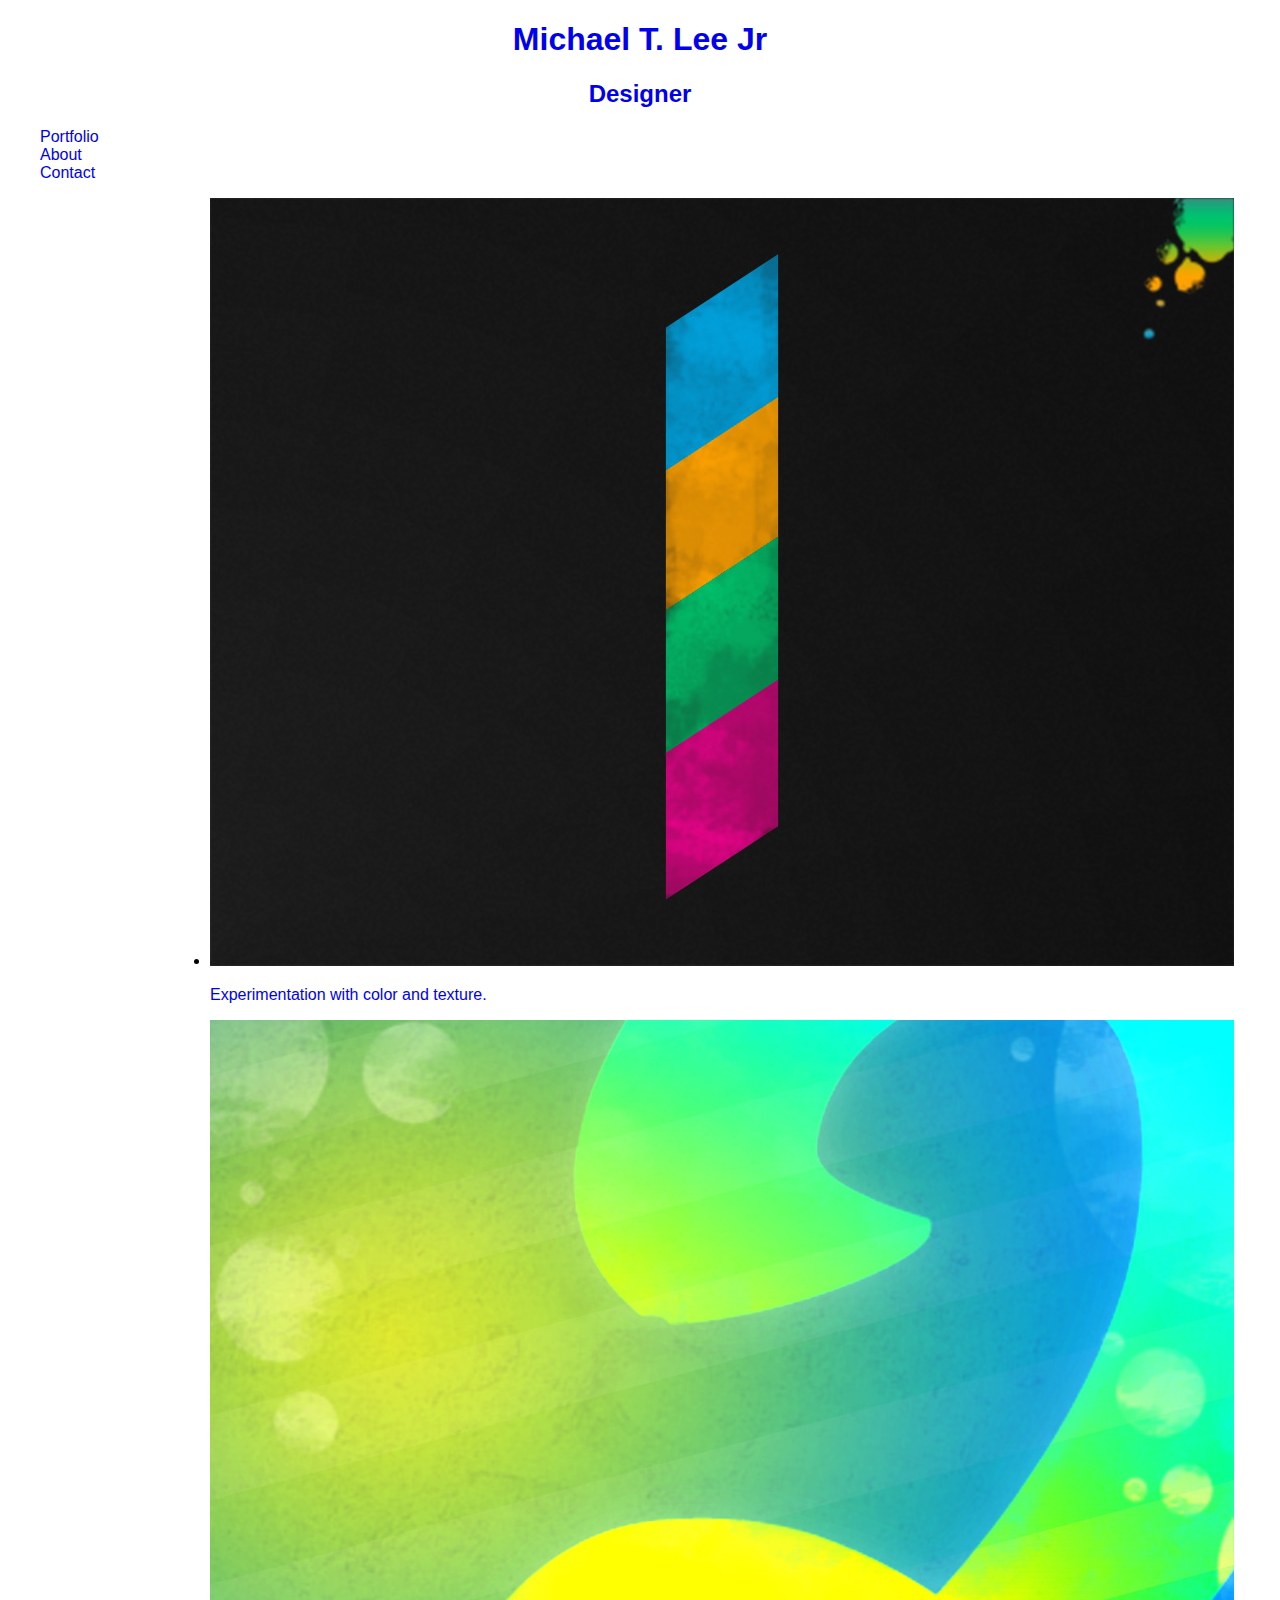
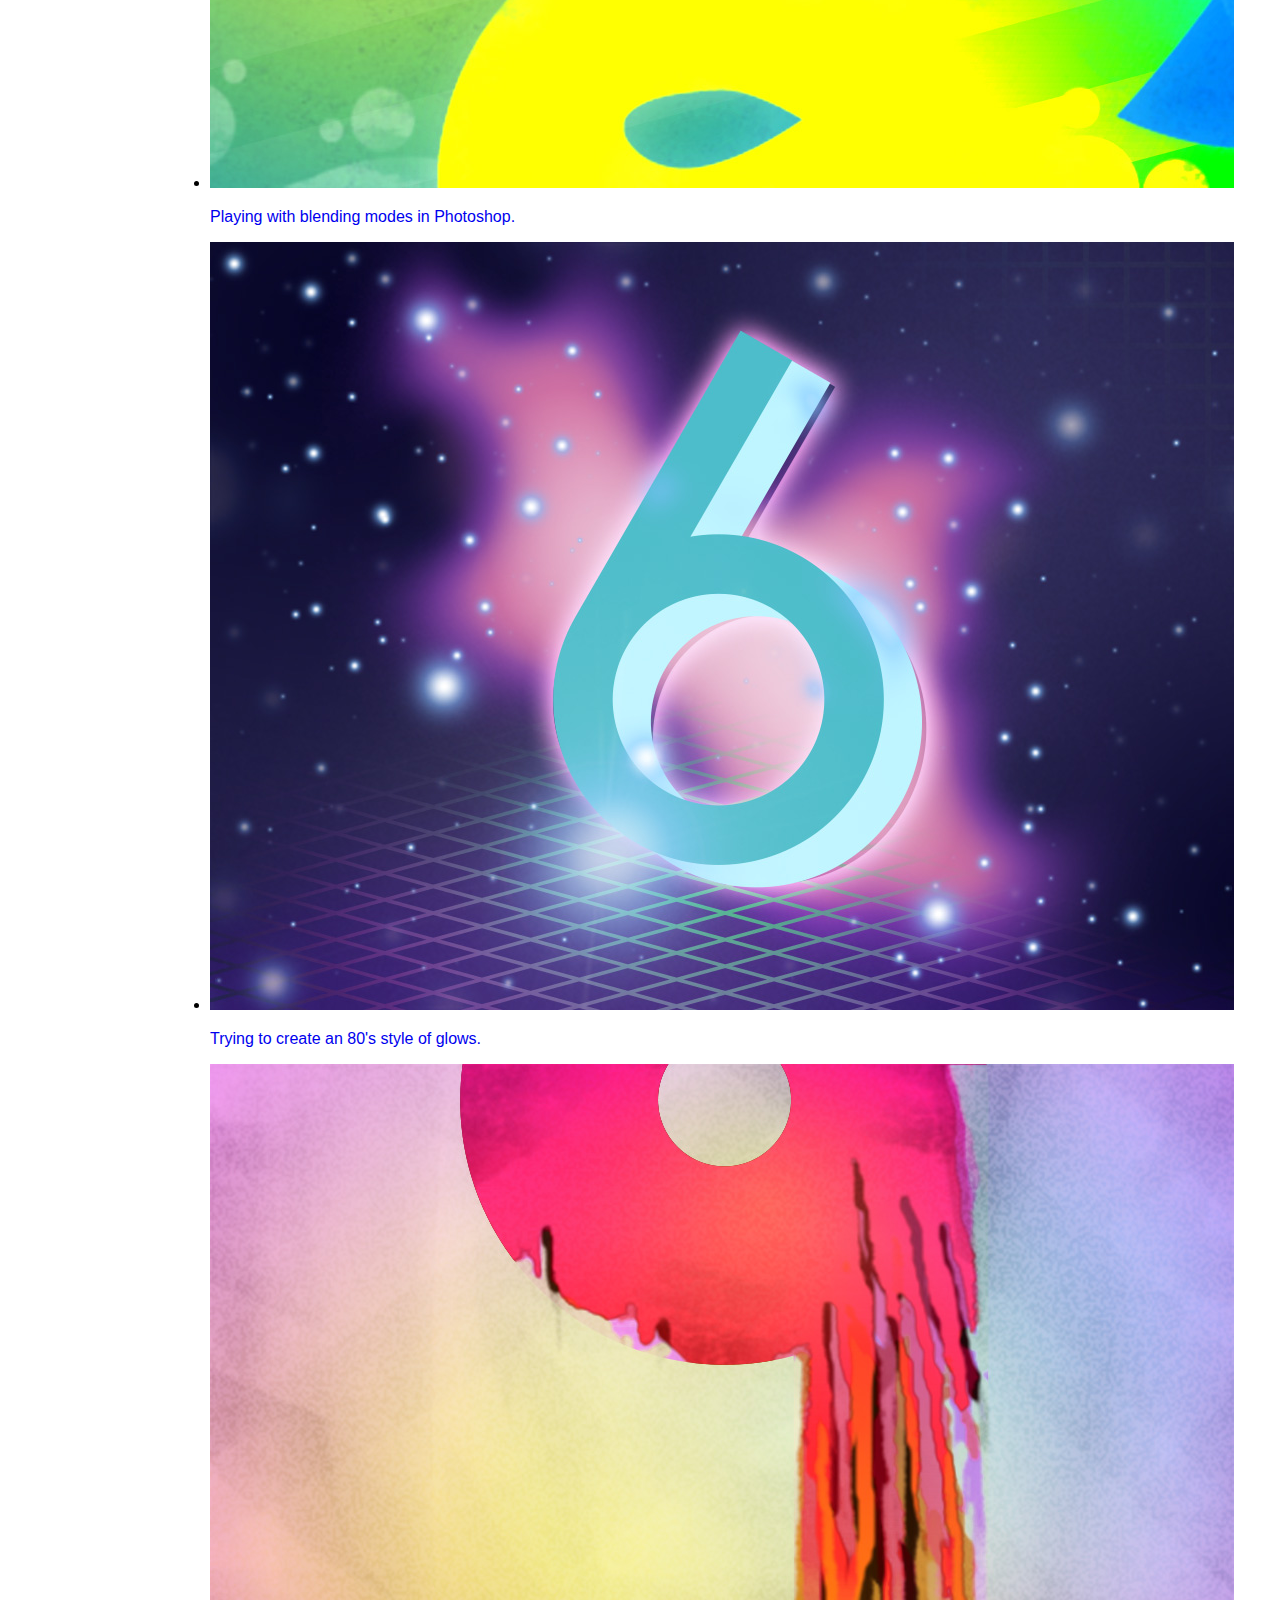
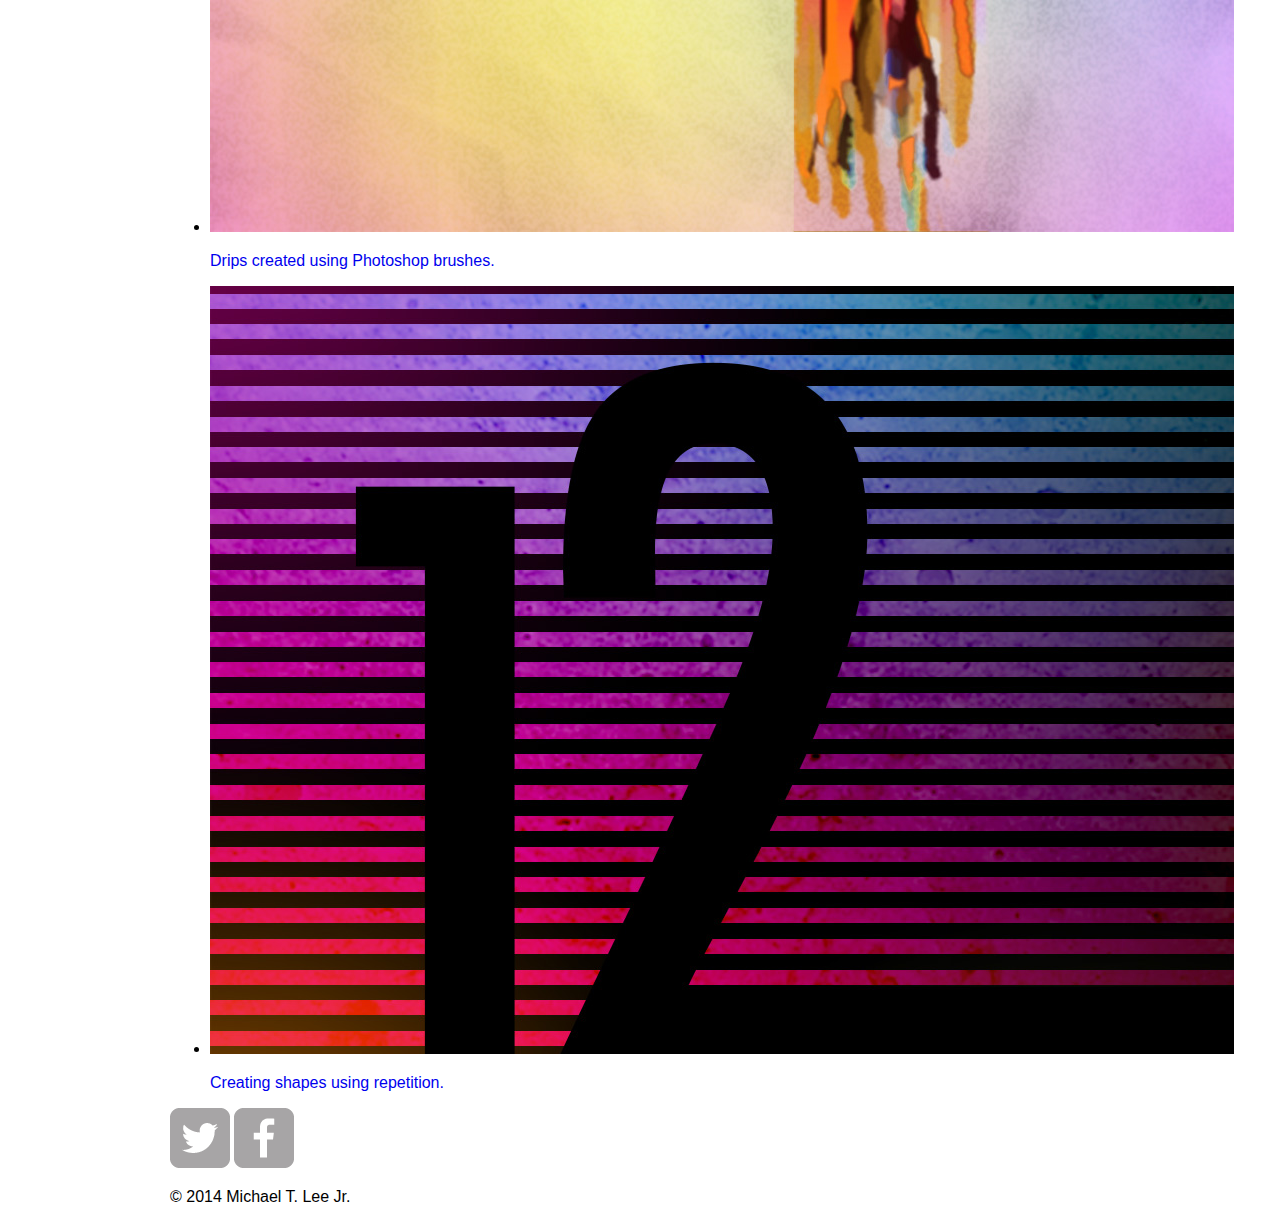
==== index.html @ bf2ab659 "added css file to arrange headline and set some margins" ====
<!DOCTYPE html>
<html>
	<head>
		<meta charset="utf-8">
		<title>Michael T. Lee Jr | Designer</title>
		<link rel="stylesheet" href="css/normalize.css">
		<link rel="stylesheet" href="css/main.css">
	</head>
	<body>
		<header>
			<a href="index.html" id="logo">
				<h1>Michael T. Lee Jr</h1>
				<h2>Designer</h2>
			</a>
			<nav>
				<ul>
					<li><a href="index.html">Portfolio</a></li>
					<li><a href="about.html">About</a></li>
					<li><a href="contact.html">Contact</a></li>
				</ul>
			</nav>
		</header>
		<div id="wrapper">
			<section>
				<ul>
					<li>
						<a href="img/numbers-01.jpg">
							<img src="img/numbers-01.jpg" alt="">
							<p>Experimentation with color and texture.</p>
						</a>
					</li>
					<li>
						<a href="img/numbers-02.jpg">
							<img src="img/numbers-02.jpg" alt="">
							<p>Playing with blending modes in Photoshop.</p>
						</a>
					</li>
					<li>
						<a href="img/numbers-06.jpg">
							<img src="img/numbers-06.jpg" alt="">
							<p>Trying to create an 80's style of glows.</p>
						</a>
					</li>
					<li>
						<a href="img/numbers-09.jpg">
							<img src="img/numbers-09.jpg" alt="">
							<p>Drips created using Photoshop brushes.</p>
						</a>
					</li>
					<li>
						<a href="img/numbers-12.jpg">
							<img src="img/numbers-12.jpg" alt="">
							<p>Creating shapes using repetition.</p>
						</a>
					</li>
				</ul>
			</section>
			<footer>
				<a href="http://twitter.com/MrMikeLee2U"><img src="img/twitter-wrap.png" alt="Twitter Logo"></a>
				<a href="http://facebook.com/michaelleejr27"><img src="img/facebook-wrap.png" alt="Facebook Logo"></a>
				<p>&copy; 2014 Michael T. Lee Jr.</p>
			</footer>
		</div>
	</body>
<html>
---- css/main.css ----
a {
	text-decoration: none;
}

#wrapper{
	max-width: 940px;
	margin: 0 auto;
	padding:0 5%;
}

#logo{
	text-align: center;
	margin: 0;
}
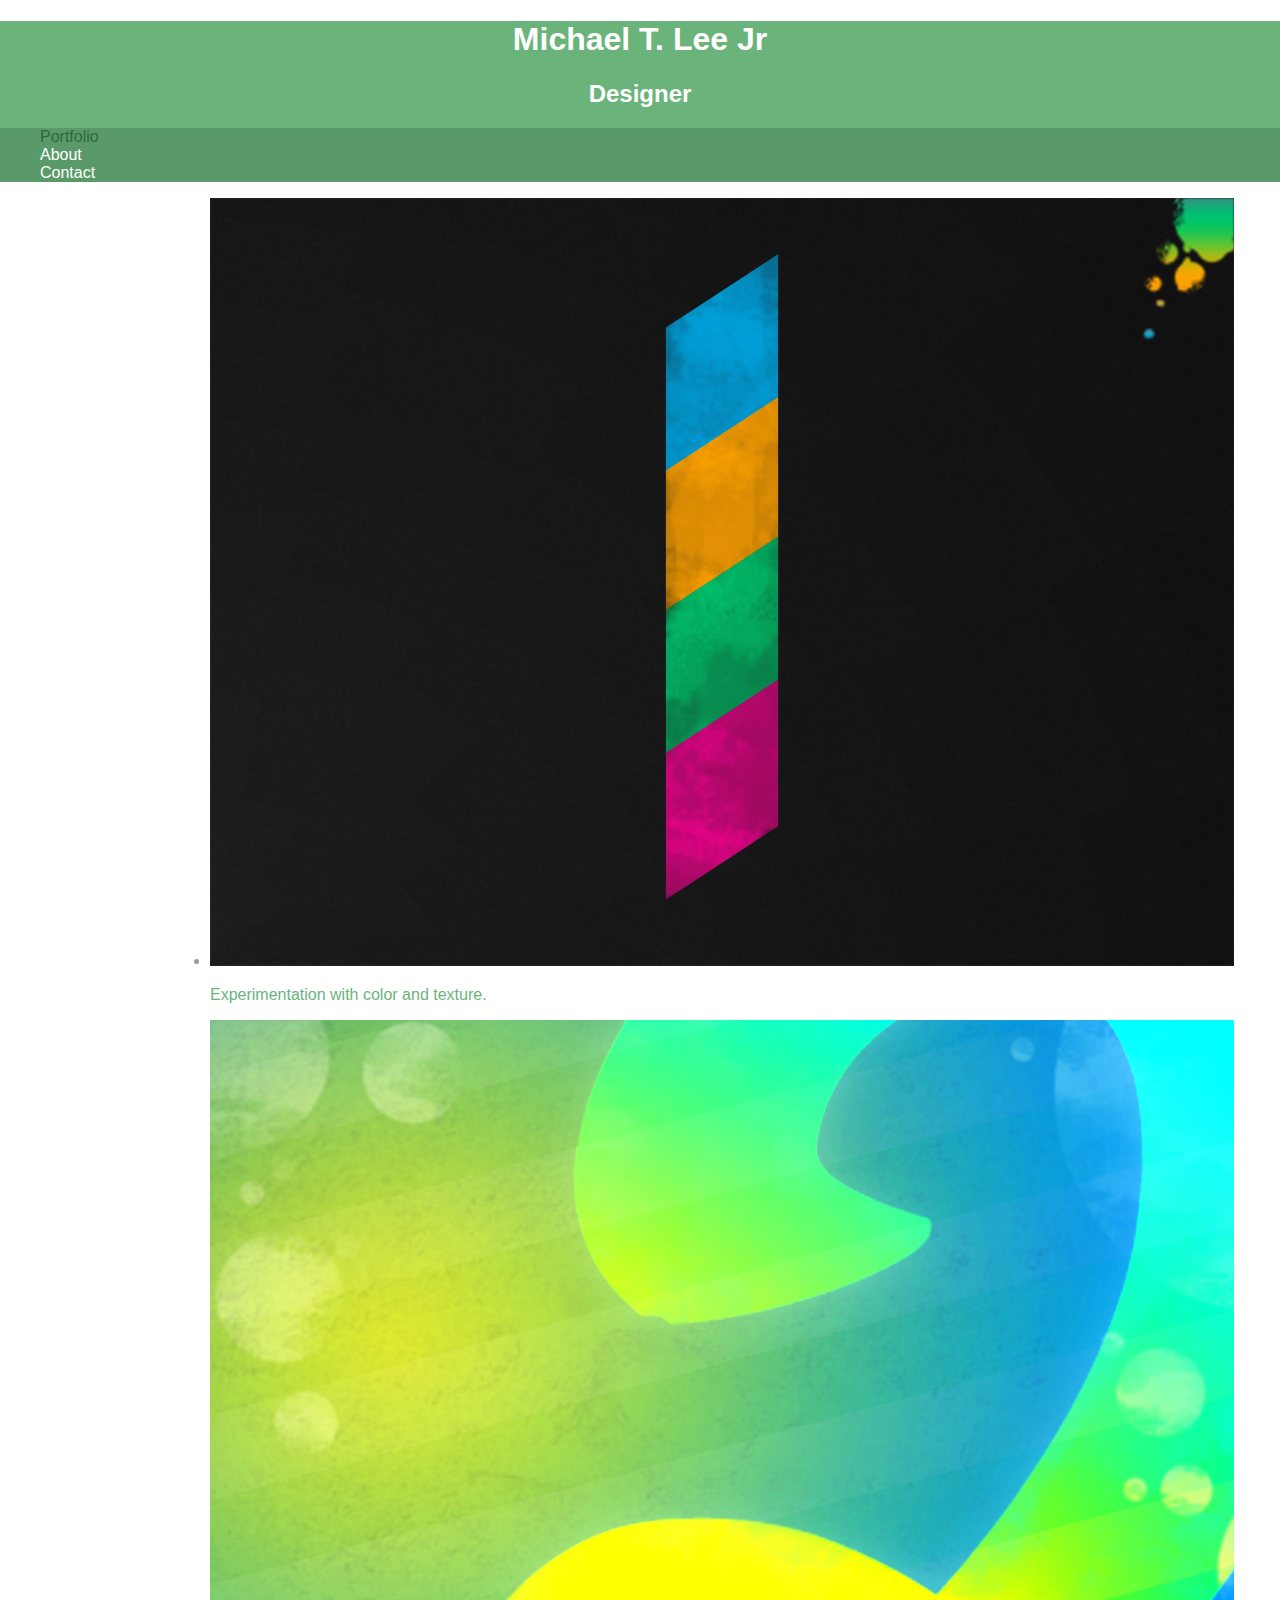
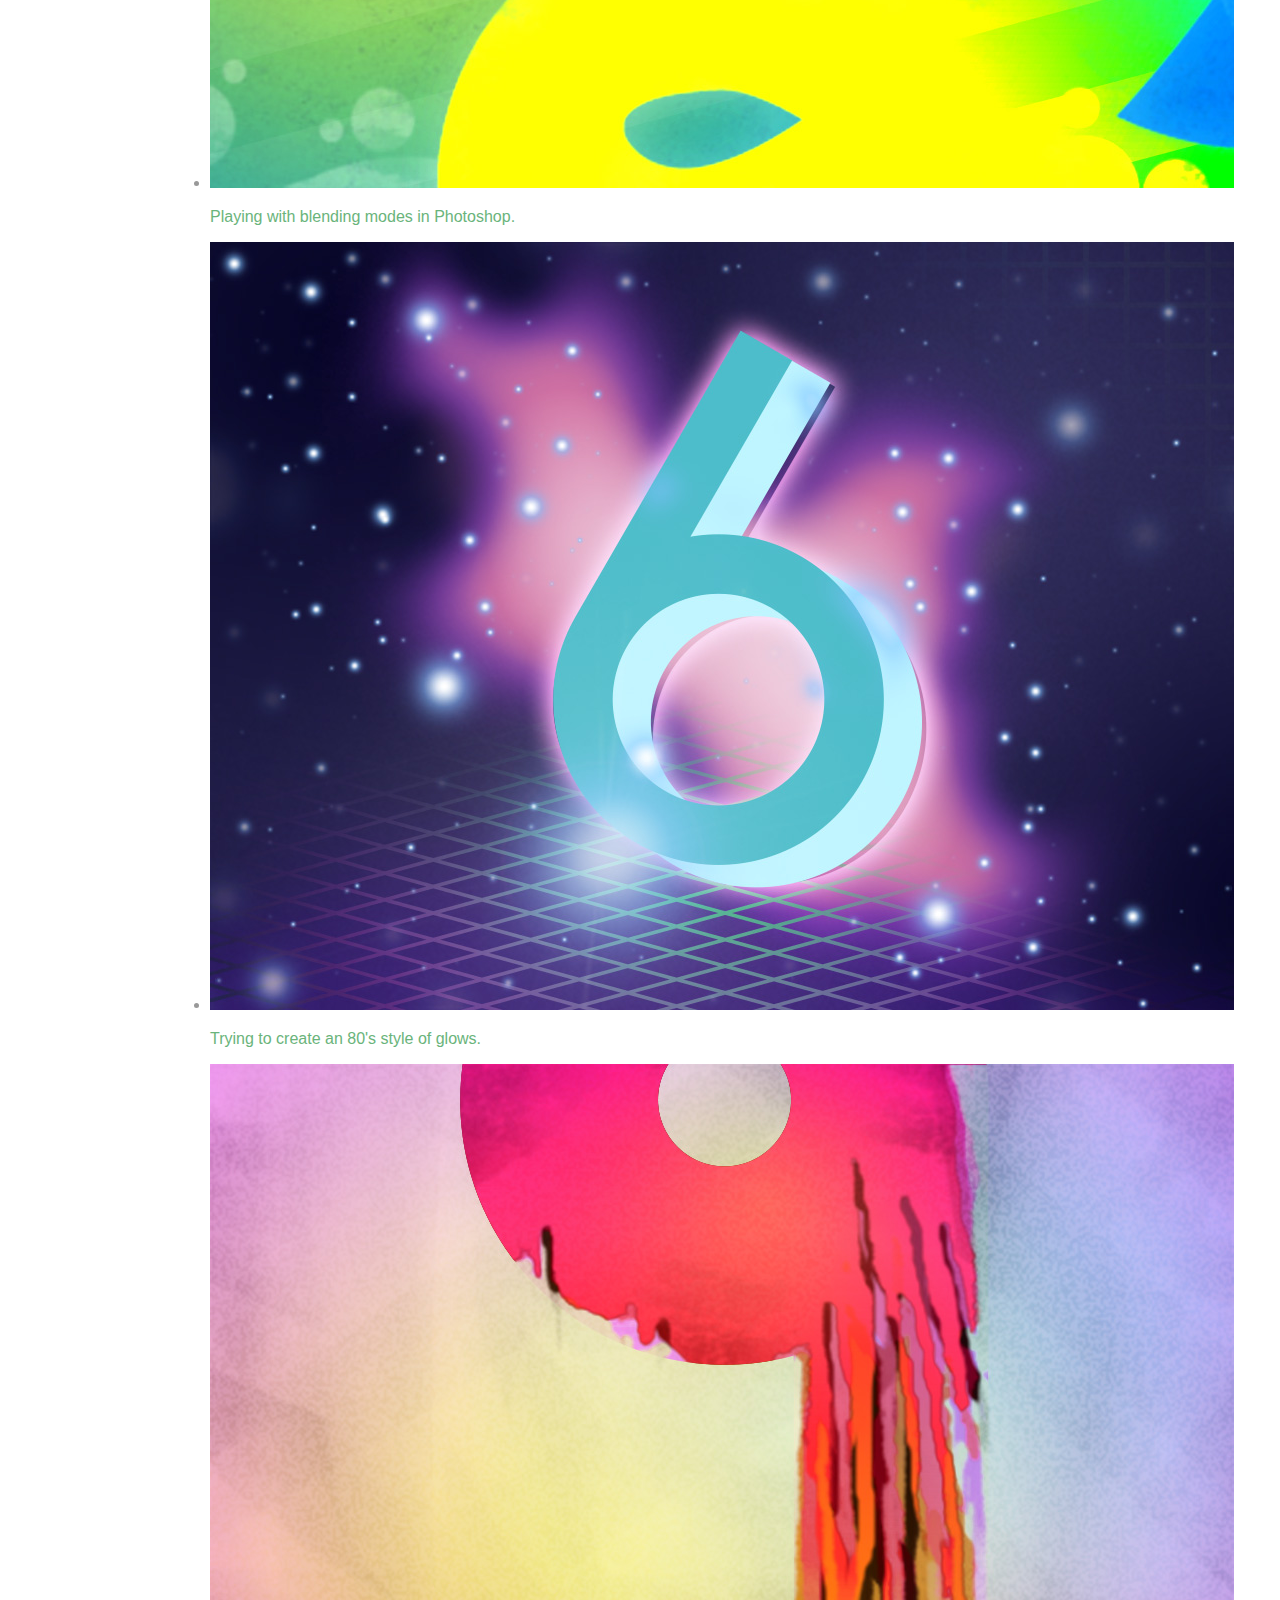
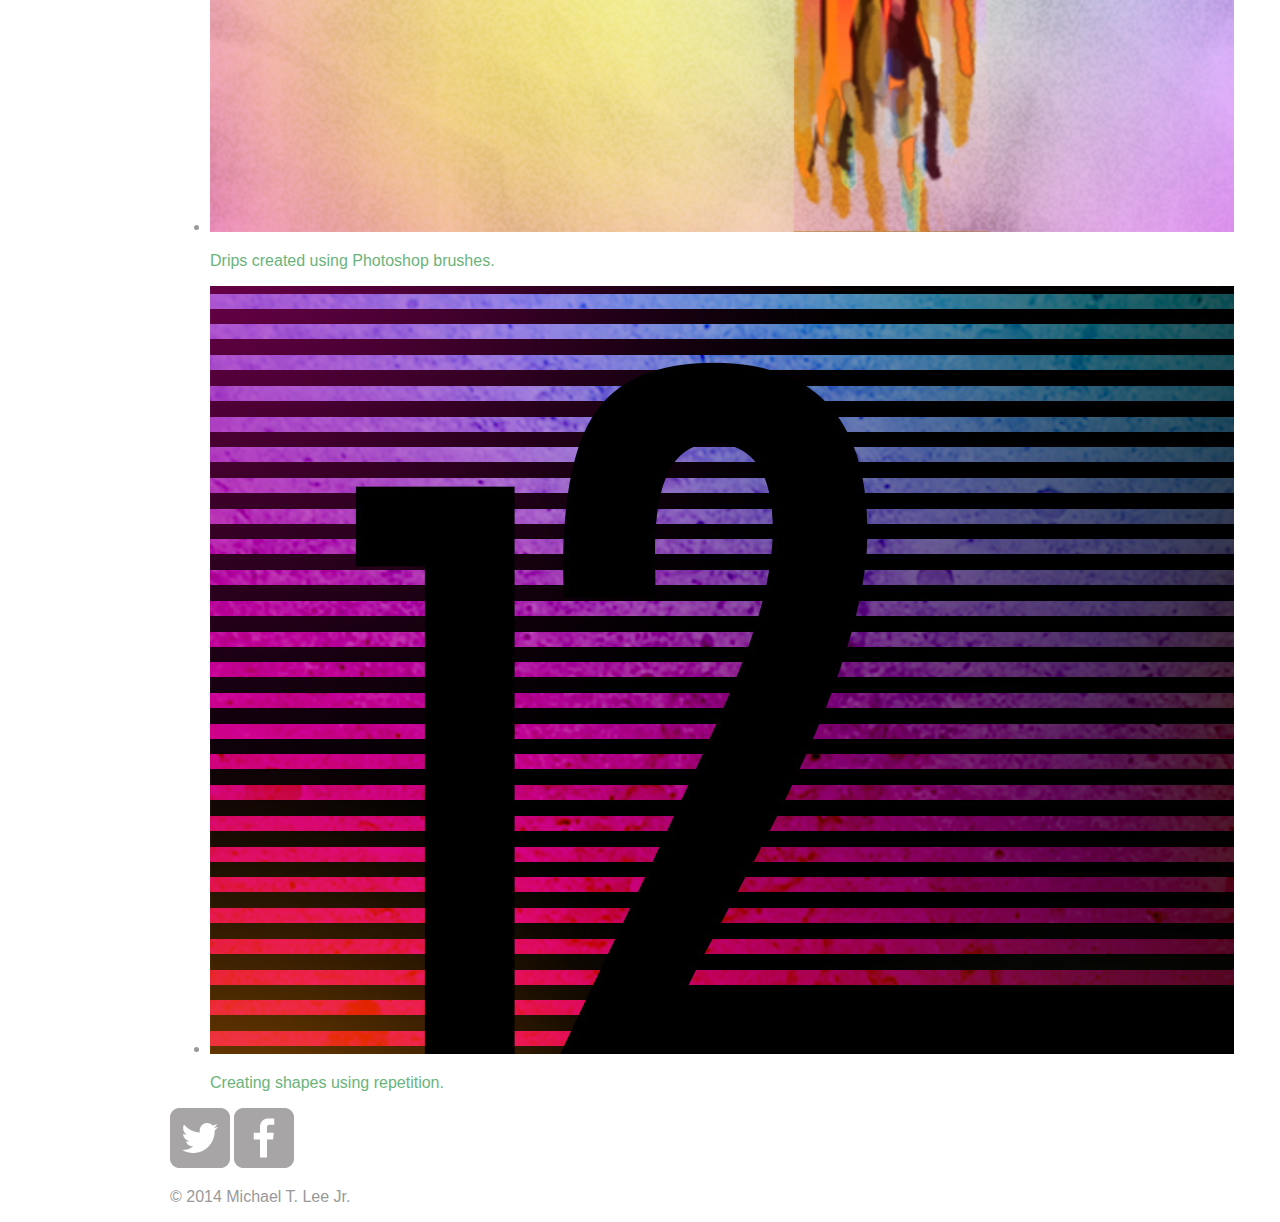
==== commit 2157cb98: "rearranged css file elements" ====
--- a/index.html
+++ b/index.html
@@ -14,7 +14,7 @@
 			</a>
 			<nav>
 				<ul>
-					<li><a href="index.html">Portfolio</a></li>
+					<li><a href="index.html" class="selected">Portfolio</a></li>
 					<li><a href="about.html">About</a></li>
 					<li><a href="contact.html">Contact</a></li>
 				</ul>
--- a/css/main.css
+++ b/css/main.css
@@ -1,6 +1,6 @@
-a {
-	text-decoration: none;
-}
+/****************
+General
+****************/
 
 #wrapper{
 	max-width: 940px;
@@ -8,7 +8,60 @@
 	padding:0 5%;
 }
 
+a {
+	text-decoration: none;
+}
+
+
+
+/****************
+Heading
+****************/
+
 #logo{
 	text-align: center;
 	margin: 0;
+}
+
+
+
+/****************
+Color
+****************/
+
+/* site body */
+body {
+	background-color: #fff;
+	color: #999;
+}
+
+/*green header*/
+header {
+	background: #6ab47b;
+	border-color: #599a68;
+}
+
+/*nav background on mobile devices*/
+nav {
+	background: #599a68; 
+}
+
+/*logo text*/
+h1, h2 {
+	color: #fff;
+}
+
+/*links*/
+a {
+	color: #6ab47b;
+}
+
+/*nav links*/
+nav a, nav a:visited {
+	color: #fff;
+}
+
+/*selected nav links*/
+nav a.selected, nav a:hover {
+	color: #32673f;
 }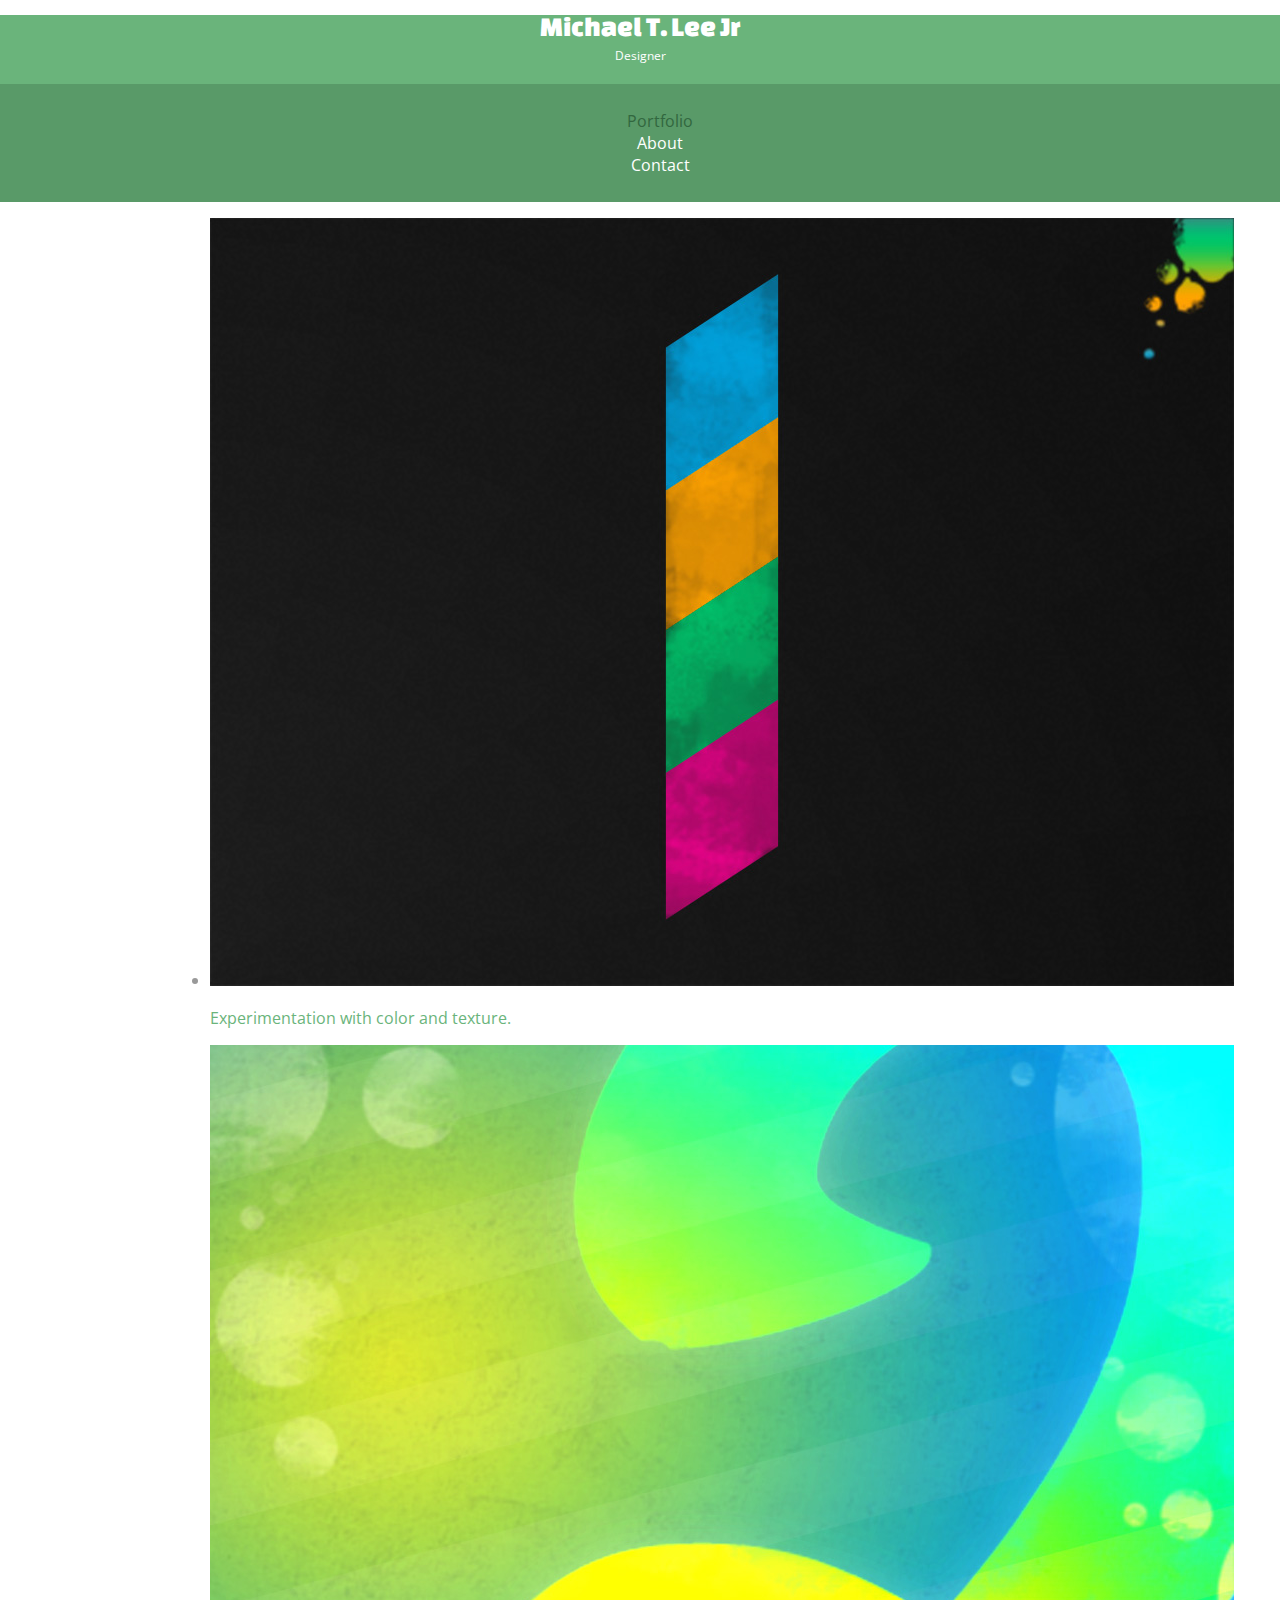
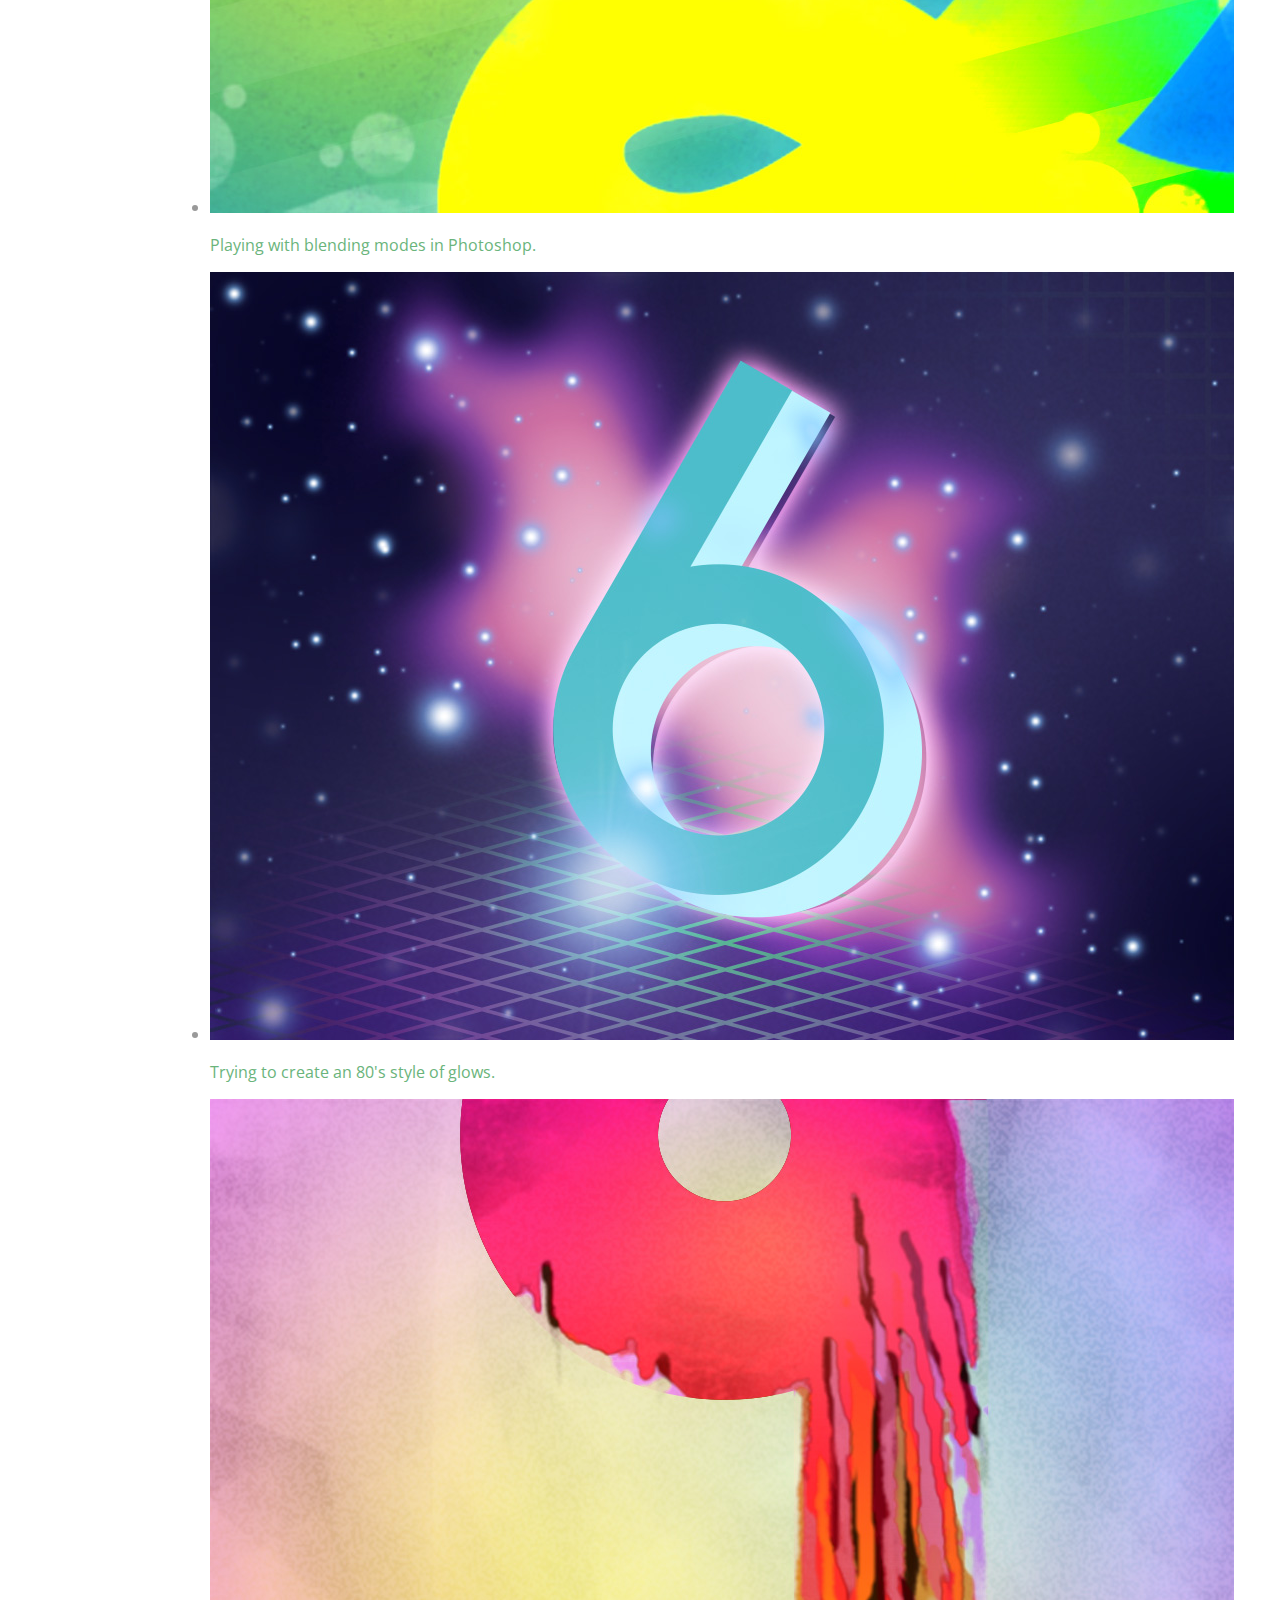
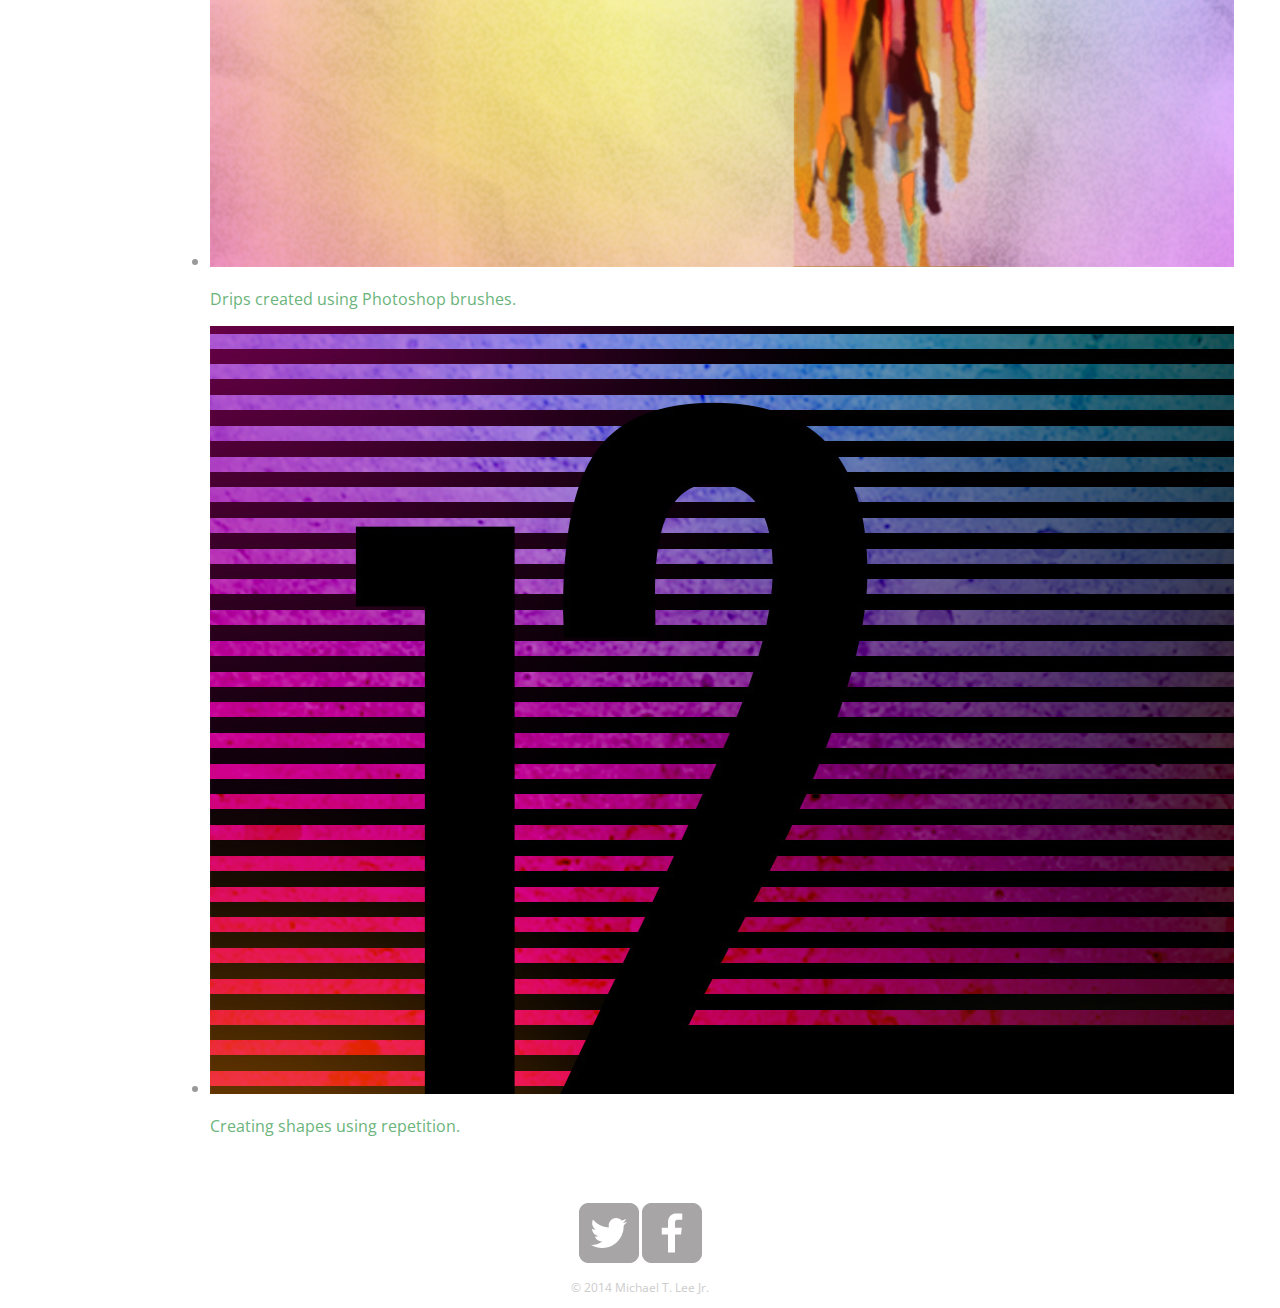
==== commit 89f31315: "added fonts for heading and adjusted styleiing and margins" ====
--- a/index.html
+++ b/index.html
@@ -4,6 +4,7 @@
 		<meta charset="utf-8">
 		<title>Michael T. Lee Jr | Designer</title>
 		<link rel="stylesheet" href="css/normalize.css">
+		<link href='http://fonts.googleapis.com/css?family=Changa+One|Open+Sans:400,400italic,700,700italic,800' rel='stylesheet' type='text/css'>
 		<link rel="stylesheet" href="css/main.css">
 	</head>
 	<body>
--- a/css/main.css
+++ b/css/main.css
@@ -1,6 +1,11 @@
 /****************
 General
 ****************/
+
+body{
+	font-family: 'Open sans', sans-serif;
+}
+
 
 #wrapper{
 	max-width: 940px;
@@ -23,6 +28,44 @@
 	margin: 0;
 }
 
+h1 {
+	font-family: "Changa One", sans-serif;
+	margin: 15px 0;
+	font-size: 1.75em;
+	font-weight: normal;
+	line-height: 0.8em;
+}
+
+h2{
+	font-size: 0.75em;
+	margin: -5px 0 0;
+	font-weight: normal;
+}
+
+
+/****************
+Navigation
+****************/
+
+nav {
+	text-align: center;
+	padding: 10px 0;
+	margin: 20px 0 0;
+}
+
+
+
+/****************
+Footer
+****************/
+
+
+footer{
+	font-size: 0.75em;
+	text-align: center;
+	padding-top: 50px;
+	color: #ccc;
+}
 
 
 /****************
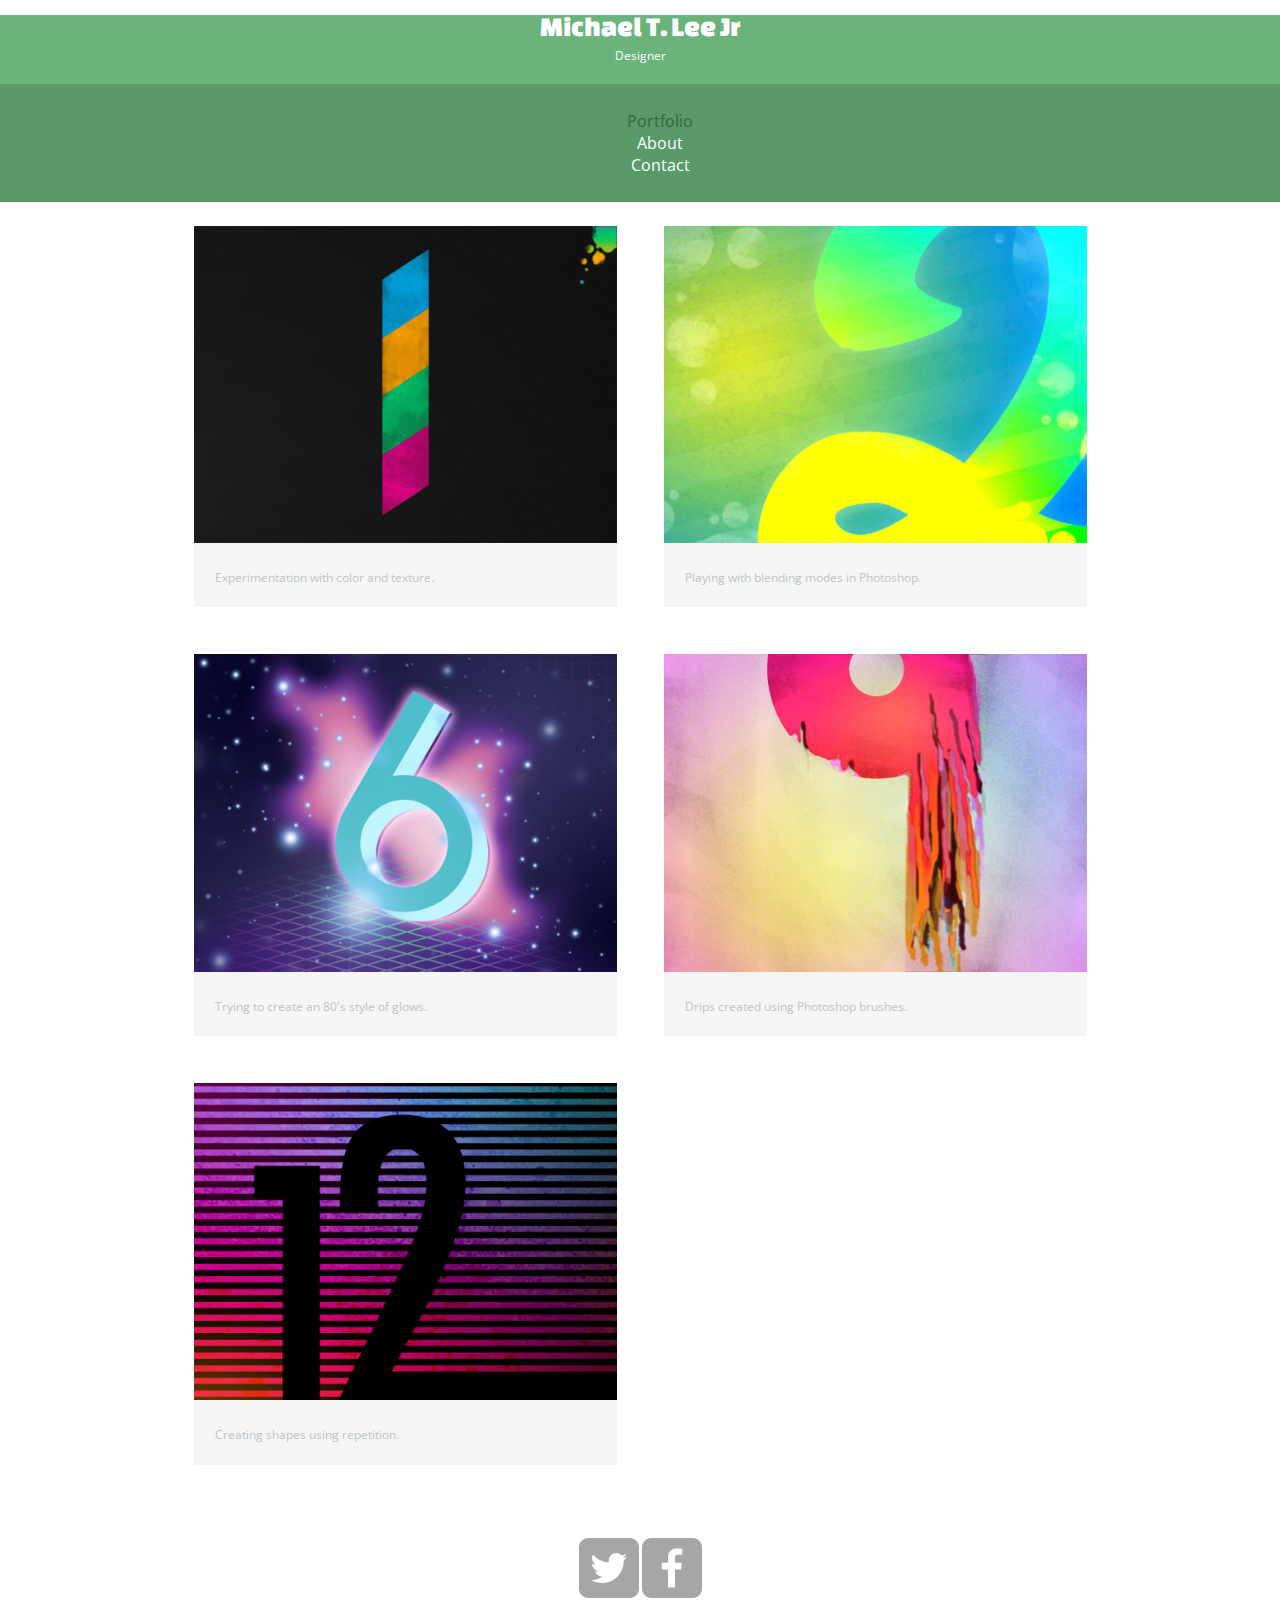
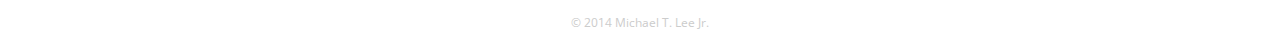
==== commit bf0441b8: "adjusted images to fit within mobile view two columns and cleared footer to bottom of page" ====
--- a/index.html
+++ b/index.html
@@ -23,7 +23,7 @@
 		</header>
 		<div id="wrapper">
 			<section>
-				<ul>
+				<ul id="gallery">
 					<li>
 						<a href="img/numbers-01.jpg">
 							<img src="img/numbers-01.jpg" alt="">
--- a/css/main.css
+++ b/css/main.css
@@ -15,6 +15,11 @@
 
 a {
 	text-decoration: none;
+}
+
+
+img {
+	max-width: 100%;
 }
 
 
@@ -63,11 +68,38 @@
 footer{
 	font-size: 0.75em;
 	text-align: center;
+	clear: both;
 	padding-top: 50px;
 	color: #ccc;
 }
 
 
+
+/****************
+Page: Portfolio
+****************/
+
+#gallery {
+	margin: 0;
+	padding: 0;
+	list-style: none;
+}
+
+#gallery li {
+	float: left;
+	width: 45%;
+	margin: 2.5%;
+	background-color: #f5f5f5;
+	color: #bdc3c7;
+}
+
+
+#gallery li a p {
+	margin: 0;
+	padding: 5%;
+	font-size: 0.75em;
+	color: #bdc3c7;
+}
 /****************
 Color
 ****************/
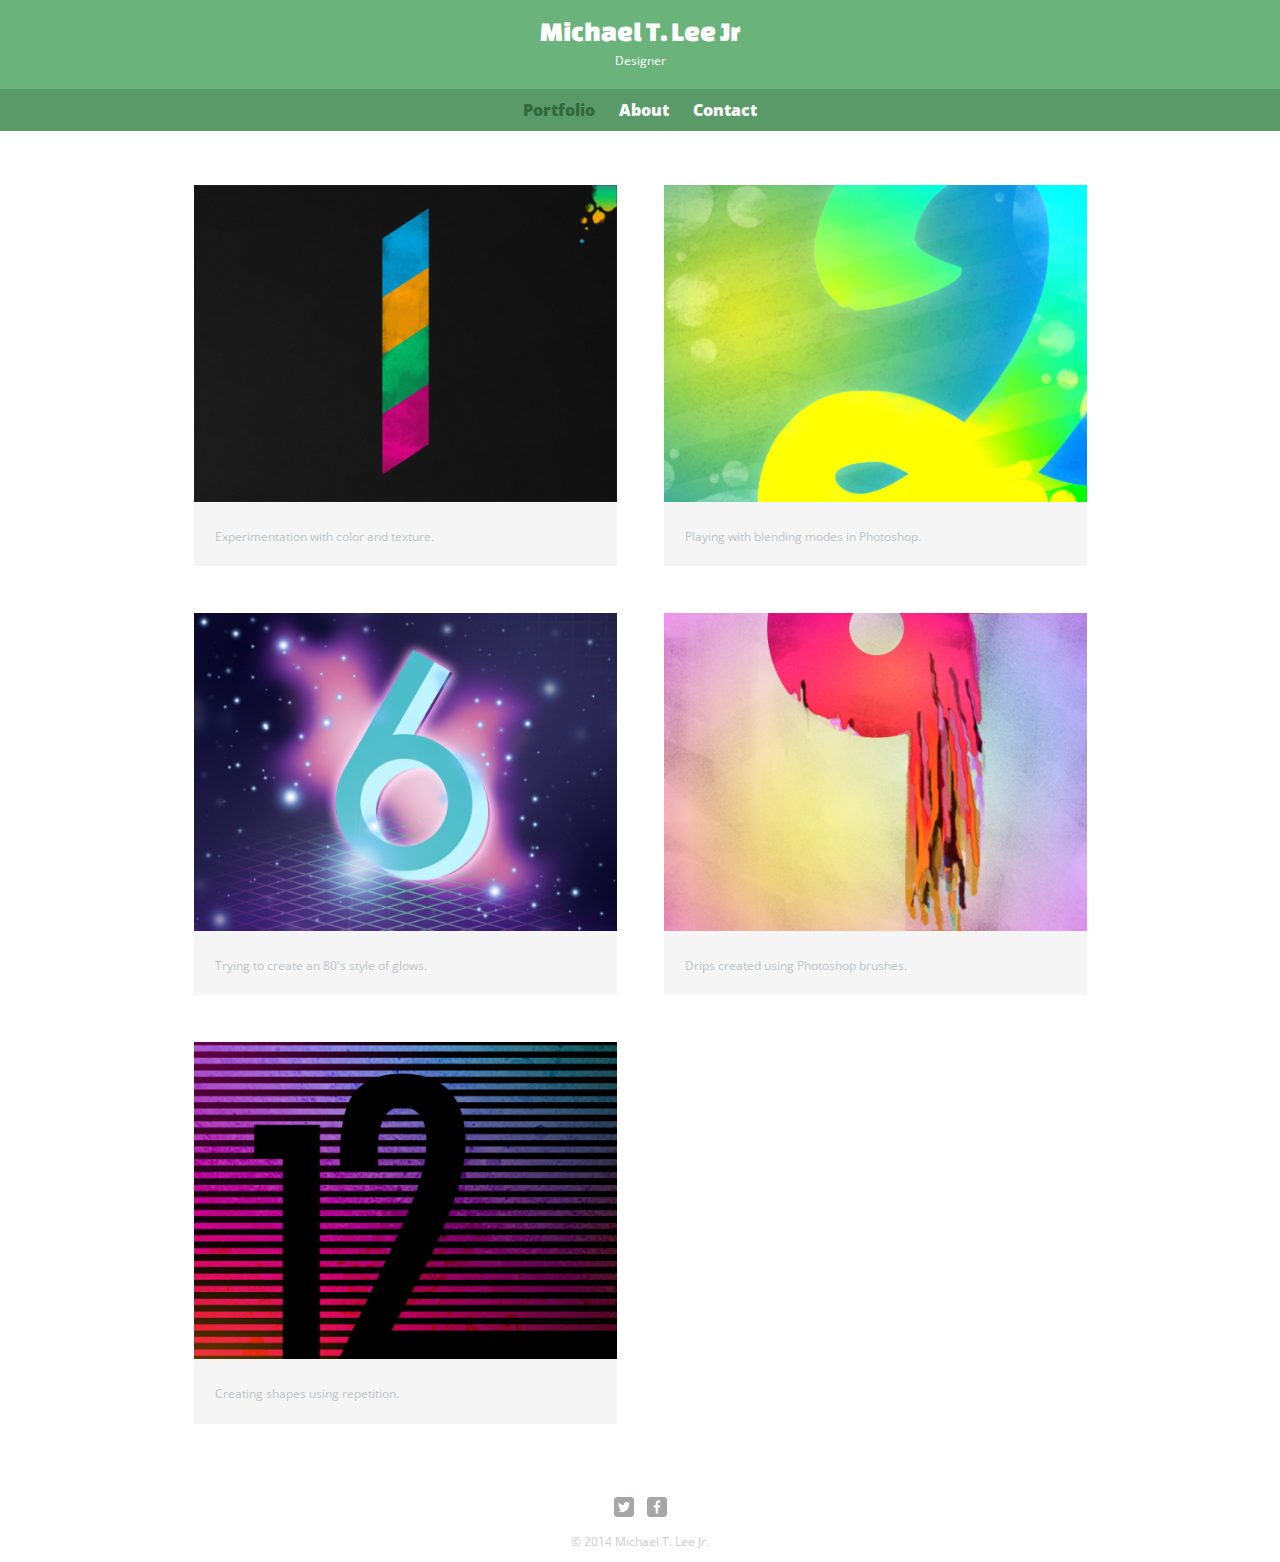
==== commit f69da725: "adjusted spacing on header links, resized icons on footer" ====
--- a/index.html
+++ b/index.html
@@ -57,8 +57,8 @@
 				</ul>
 			</section>
 			<footer>
-				<a href="http://twitter.com/MrMikeLee2U"><img src="img/twitter-wrap.png" alt="Twitter Logo"></a>
-				<a href="http://facebook.com/michaelleejr27"><img src="img/facebook-wrap.png" alt="Facebook Logo"></a>
+				<a href="http://twitter.com/MrMikeLee2U"><img src="img/twitter-wrap.png" alt="Twitter Logo" class="social-icon"></a>
+				<a href="http://facebook.com/michaelleejr27"><img src="img/facebook-wrap.png" alt="Facebook Logo" class="social-icon"></a>
 				<p>&copy; 2014 Michael T. Lee Jr.</p>
 			</footer>
 		</div>
--- a/css/main.css
+++ b/css/main.css
@@ -27,6 +27,13 @@
 /****************
 Heading
 ****************/
+
+header {
+	float: left;
+	margin: 0 0 30px 0;
+	padding: 5px 0 0 0;
+	width: 100%;
+}
 
 #logo{
 	text-align: center;
@@ -58,6 +65,21 @@
 	margin: 20px 0 0;
 }
 
+nav ul {
+	list-style: none;
+	margin: 0 10px;
+	padding: 0;
+}
+
+nav li {
+	display: inline-block;
+}
+
+nav a {
+	font-weight: 800;
+	padding: 15px 10px;
+}
+
 
 
 /****************
@@ -73,6 +95,11 @@
 	color: #ccc;
 }
 
+.social-icon {
+	width: 20px;
+	height: 20px;
+	margin: 0 5px;
+}
 
 
 /****************
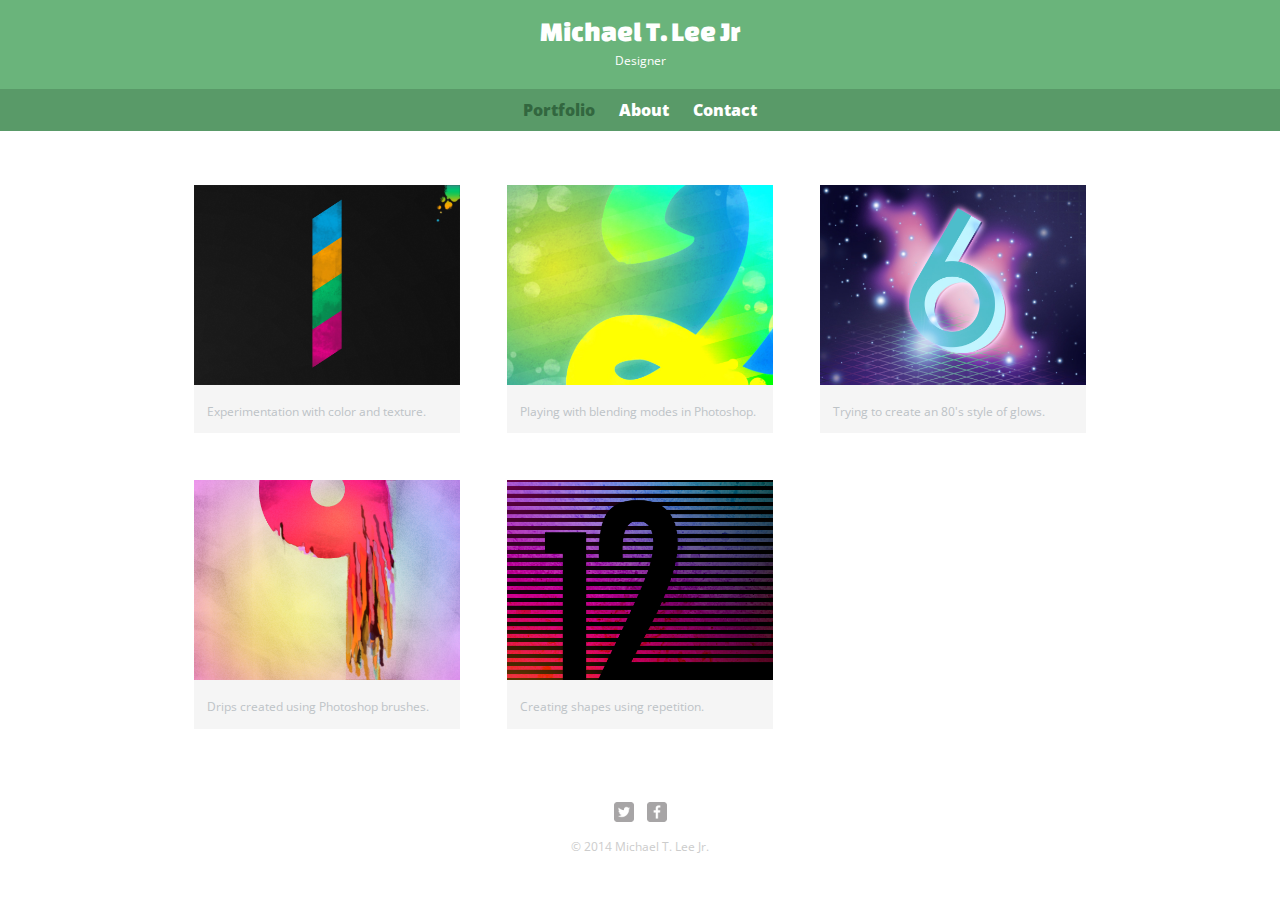
==== commit 57bc4580: "created responsive css page to account for different screen sizes when looking at website" ====
--- a/index.html
+++ b/index.html
@@ -6,6 +6,7 @@
 		<link rel="stylesheet" href="css/normalize.css">
 		<link href='http://fonts.googleapis.com/css?family=Changa+One|Open+Sans:400,400italic,700,700italic,800' rel='stylesheet' type='text/css'>
 		<link rel="stylesheet" href="css/main.css">
+		<link rel="stylesheet" href="css/responsive.css">
 	</head>
 	<body>
 		<header>
--- a/css/main.css
+++ b/css/main.css
@@ -22,6 +22,10 @@
 	max-width: 100%;
 }
 
+
+h3 {
+	margin: 0 0 1em 0;
+}
 
 
 /****************
@@ -101,6 +105,17 @@
 	margin: 0 5px;
 }
 
+/****************
+Page: About
+****************/
+
+.profile-photo {
+	/*display: block;      This property makes picture disappear dont know why yet, trying to center*/
+	max-width: 150px;
+	margin: 0 auto 30px;
+	border-radius: 100%;
+}
+
 
 /****************
 Page: Portfolio
@@ -127,6 +142,39 @@
 	font-size: 0.75em;
 	color: #bdc3c7;
 }
+
+/****************
+Page: Contact
+****************/
+
+.contact-info {
+	list-style: none;
+	padding: 0;
+	margin: 0;
+	font-size: 0.9em;
+}
+
+.contact-info a{
+	display: block;
+	min-height: 20px;
+	background-repeat: no-repeat;
+	background-size: 20px 20px;
+	padding: 0 0 0 30px;
+	margin: 0 0 10px;
+}
+
+.contact-info li.phone a {
+	background-image: url('../img/phone.png');
+}
+
+.contact-info li.mail a {
+	background-image: url('../img/mail.png');
+}
+
+.contact-info li.twitter a {
+	background-image: url('../img/twitter.png');
+}
+
 /****************
 Color
 ****************/
--- a/css/responsive.css
+++ b/css/responsive.css
@@ -0,0 +1,38 @@
+@media screen and (min-width: 480px) {
+	
+	/****************
+	Two Column Layout
+	****************/
+
+	#primary {
+		width: 50%;
+		float: left;
+	}
+
+	#secondary {
+		width: 40%;
+		float: right;
+	}
+
+	/****************
+	3*5=15
+	100-15=85
+	85/3=28.333333333
+	****************/
+
+	/****************
+	Page: Portfolio
+	****************/
+
+	#gallery li {
+		width: 28.3333%;
+	}
+
+	#gallery li:nth-child(4n) {
+		clear: left;
+	}
+}
+
+@media screen and (min-width: 660px) {
+	
+}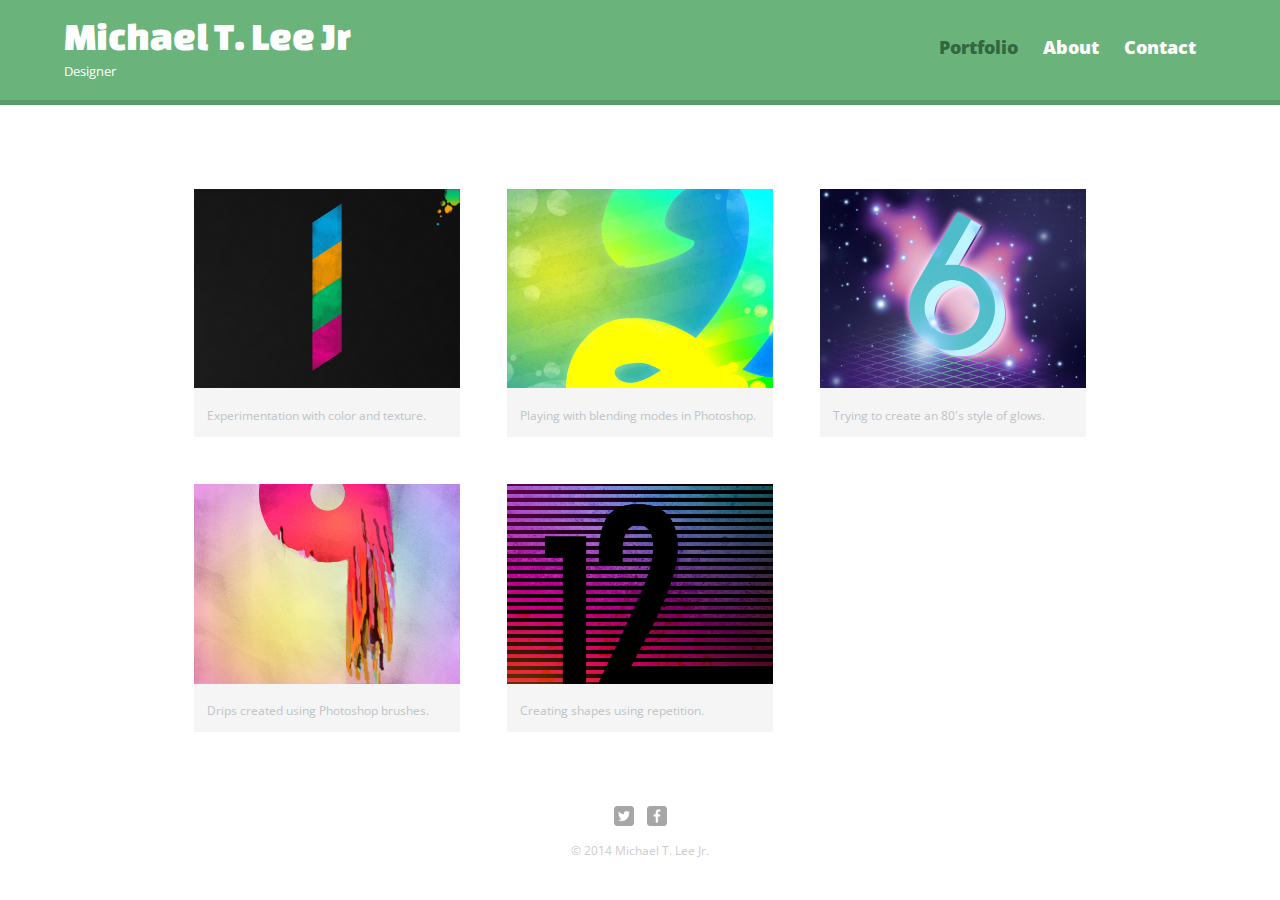
==== commit 74ed086c: "responsiveness for different screen sizes is complete" ====
--- a/index.html
+++ b/index.html
@@ -7,6 +7,7 @@
 		<link href='http://fonts.googleapis.com/css?family=Changa+One|Open+Sans:400,400italic,700,700italic,800' rel='stylesheet' type='text/css'>
 		<link rel="stylesheet" href="css/main.css">
 		<link rel="stylesheet" href="css/responsive.css">
+		<meta name="veiwport" content="width=device-width, initial-scale=1.0">
 	</head>
 	<body>
 		<header>
--- a/css/responsive.css
+++ b/css/responsive.css
@@ -14,11 +14,6 @@
 		float: right;
 	}
 
-	/****************
-	3*5=15
-	100-15=85
-	85/3=28.333333333
-	****************/
 
 	/****************
 	Page: Portfolio
@@ -31,8 +26,51 @@
 	#gallery li:nth-child(4n) {
 		clear: left;
 	}
+
+
+	/****************
+	Page: About
+	****************/
+
+	.profile-photo {
+		float: left;
+		margin: 0 5% 80px 0;
+	}
 }
 
 @media screen and (min-width: 660px) {
 	
+	/****************
+	Header
+	****************/
+
+	nav {
+		background: none;
+		float: right;
+		font-size: 1.125em;
+		margin-right: 5%;
+		text-align: right;
+		width: 45%;
+	}
+
+	#logo {
+		float: left;
+		margin-left: 5%;
+		text-align: left;
+		width: 45%;
+	}
+
+	h1 {
+		font-size: 2.5em;
+	}
+
+	h2 {
+		font-size: 0.825em;
+		margin-bottom: 20px;
+	}
+
+	header {
+		border-bottom: 5px solid #599a68;
+		margin-bottom: 60px;
+	}
 }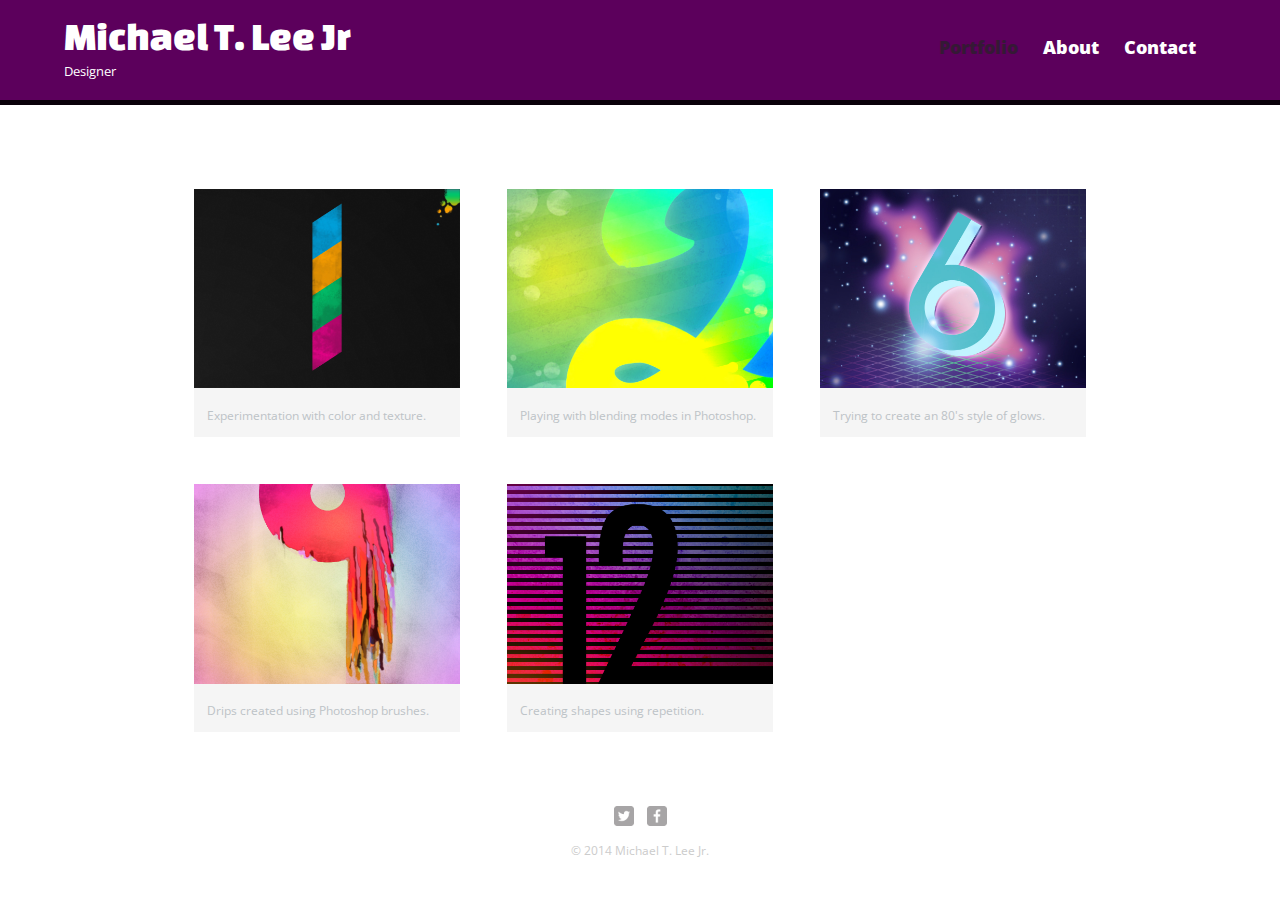
==== commit 41f4dd99: "different colors adjusted" ====
--- a/index.html
+++ b/index.html
@@ -65,4 +65,4 @@
 			</footer>
 		</div>
 	</body>
-<html>
+</html>
--- a/css/main.css
+++ b/css/main.css
@@ -187,13 +187,13 @@
 
 /*green header*/
 header {
-	background: #6ab47b;
-	border-color: #599a68;
+	background: #5C005C;
+	border-color: #5C005C;
 }
 
 /*nav background on mobile devices*/
 nav {
-	background: #599a68; 
+	background: #5C005C; 
 }
 
 /*logo text*/
@@ -213,5 +213,5 @@
 
 /*selected nav links*/
 nav a.selected, nav a:hover {
-	color: #32673f;
+	color: #351935;
 }--- a/css/responsive.css
+++ b/css/responsive.css
@@ -70,7 +70,7 @@
 	}
 
 	header {
-		border-bottom: 5px solid #599a68;
+		border-bottom: 5px solid #090009;
 		margin-bottom: 60px;
 	}
 }